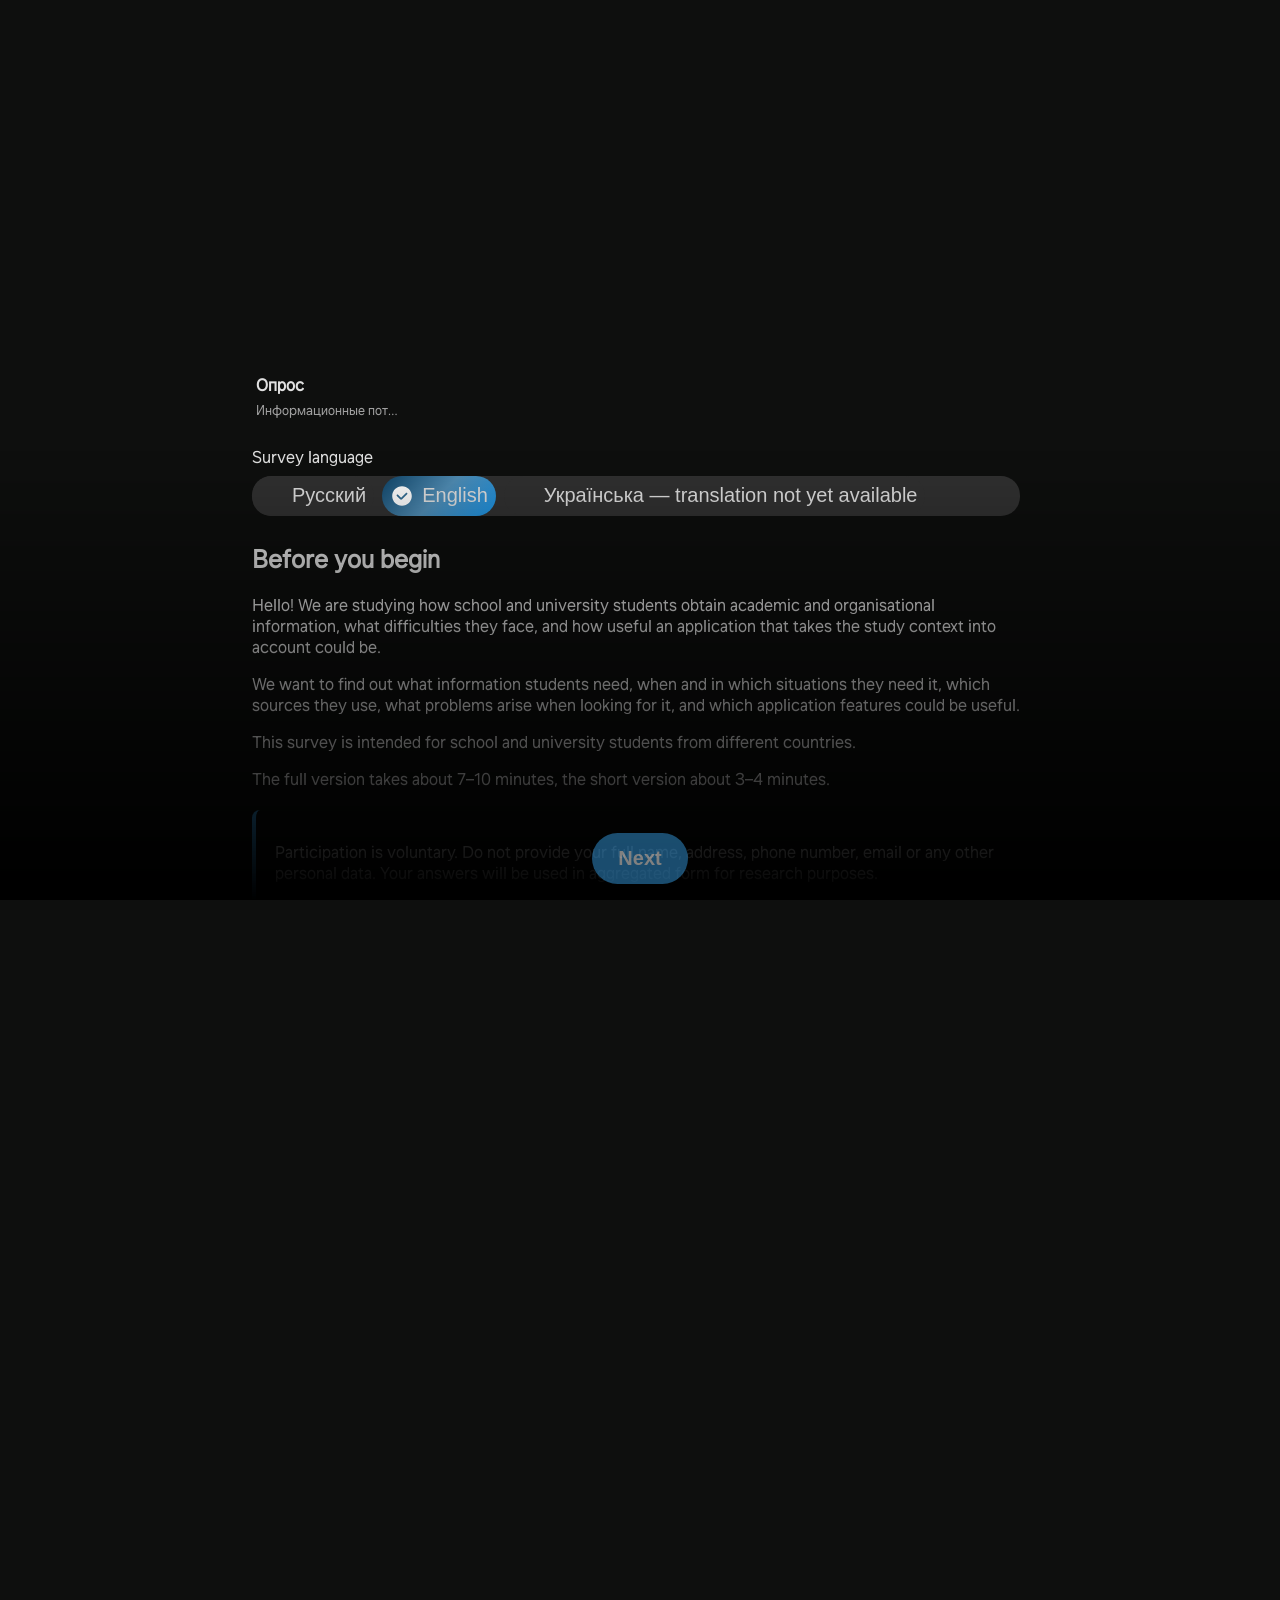
==== poll.html @ 8e4d42c7 "Added poll" ====
<!doctype html>
<html>
<head>
    <meta charset="utf-8">
    <meta name="viewport" content="width=device-width, initial-scale=1.0, viewport-fit=cover">
    <link rel="icon" href="icon.png">
    <title>Исследование информационных потребностей учащихся</title>
    <link rel="stylesheet" href="eelibs/import.css">
    <link rel="stylesheet" href="css/poll.css">
    <link rel="stylesheet" href="css/adaptivity/desktop.css">
    <link rel="stylesheet" href="css/adaptivity/mobile.css">
</head>
<body style="display: flex;">
    <div id="nav" class="">
        <button id="openmenu" onclick="openNavPanel()"><img src="img/ui/lines.svg"></button>
        <div id="navcontent"></div>
    </div>
    <div id="content" class="">
        <div class="page" id="settings"></div>
        <div class="page block" id="poll">
            <div class="pageContainer">
                <div class="pageContent">

                </div>
            </div>
        </div>
        <div class="page block" id="end">
            <div class="pageContainer">
                <div class="pageContent">
                    <!--button id="endReturnBtn" class="aBtn" onclick="changePage('poll')">
                        <img src="img/ui/back.svg"><span>Return</span>
                    </button-->
                </div>
            </div>
        </div>
        <div class="page block" id="about">
            <div class="pageContainer">
                <div class="pageContent">
                    <div class="linfoCard fullwidth" id="aboutAppCard">
                        <p id="aboutAppDescr">Приложение для отображения расписания уроков и звонков.</p>
                        <p id="aboutAppVersion"></p>
                    </div>
                    <div class="linfoCard fullwidth" id="aboutRuntimeCard">
                        <b>Информация о работе</b>
                        <div id="aboutRuntimeInfo" class="aboutRuntimeInfo"></div>
                    </div>

                    <div class="linfoCard fullwidth" id="updatesCard">
                        <b id="updatesTitle">Обновления</b>
                        <div class="lessonInfoData">
                            <label>
                                <span id="updateAutoCheckLabel">Проверять автоматически</span>
                                <input type="checkbox" id="updateAutoCheckToggle">
                            </label>
                        </div>
                        <p id="updateStatus"></p>
                    </div>

                    <div class="downBtns">
                        <div class="aBtn" id="checkUpdateBtn"><img src="img/ui/reload.svg"><p id="checkUpdateBtnText">Проверить обновления</p></div>
                        <a class="aBtn" href="https://github.com/EE-Apps/BellSchedule" target="_blank" id="aboutRepoLink"><img src="img/ui/file/open.svg">Исходный код на GitHub</a>
                    </div>
                </div>
            </div>
        </div>
        <div id="navdown" class="hidden"></div>
    </div>

    <div id="modal" class="modal"><div id="modalForuse"></div></div>

</body>
<script src="eelib-poll.js" type="module"></script>
<script src="js/translations.js"></script>
<script src="js/locales/ru.js"></script>
<script src="js/locales/en.js"></script>
<script src="js/locales/uk.js"></script>
<script src="eelibs/import.js" type="module"></script>
<script src="js/poll.js"></script>
</html>
---- eelibs/import.css ----
@import url(css/!.css);
@import url("css/pages.css");
@import url("css/nav.css");
@import url(css/settings.css);
@import url(css/mobile.css);
@import url(css/modal.css);
@import url(css/btnsList.css);
@import url(css/elements/!elements.css);
@import url(components/!components.css);
---- css/poll.css ----
:root {
    --des: calc(100% - var(--ds2))
}



#poll .page-header h3 {
    text-align: center;
}

.survey-header {
    width: var(--des);
}

.survey-question input[type="text"],
.survey-question textarea,
.survey-other-detail input {
    width: 100%;
    box-sizing: border-box;
    color: var(--text-pri);
    background: var(--bg-input);
    border: 1px solid var(--border-color);
    border-radius: var(--brs);
    padding: 0.8rem 0.9rem;
    font: inherit;
}

.survey-question input[type="text"]:focus-visible,
.survey-question textarea:focus-visible,
.survey-other-detail input:focus-visible {
    outline: 2px solid var(--focus-ring);
    outline-offset: 2px;
}

.survey-banner {
    width: calc(100% - 4 * var(--ds));
    padding: var(--dss) var(--ds);
    border-radius: var(--brc);
    border: 1px solid yellow;
    background: var(--bg-sec);
}

.survey-error,
.survey-field-error {
    border-color: var(--danger);
    color: var(--text-pri);
}

.survey-success {
    border-color: var(--c-success);
}

.survey-progress {
    width: calc(100% - var(--ds2));
    margin: 1.25rem 0;
}

.survey-progress-label {
    display: flex;
    justify-content: space-between;
    gap: 1rem;
    color: var(--text-sec);
    font-size: var(--text-size-small);
    margin-bottom: 0.45rem;
}

.survey-progress progress {
    width: 100%;
    appearance: none;
    overflow: hidden;
}

.survey-progress progress::-webkit-progress-bar {
    background: var(--bg-sec);
}

.survey-progress progress::-webkit-progress-value {
    background: var(--accent);
}

.survey-progress progress::-moz-progress-bar {
    background: var(--accent);
}

.survey-info-card {
    margin: 1.25rem 0;
    padding: 1rem 1.2rem;
    border-radius: var(--brs);
    background: var(--bg-base);
    border-left: 4px solid var(--accent);
}

.survey-info-card h3 {
    margin-top: 0;
}

.survey-required {
    color: var(--danger);
}

.survey-setting-group {
    margin: 0.65rem 0 0;
}

.survey-setting-option:has(input:disabled) {
    opacity: 0.55;
    cursor: not-allowed;
}

.survey-hint {
    display: block;
    margin-top: 0.55rem;
    line-height: 1.45;
    color: var(--text-sec);
}

.survey-other-detail {
    display: grid;
    gap: 0.4rem;
    margin: 0.75rem;
    color: var(--text-sec);
}

.survey-version-options .survey-setting-group {
    margin-top: 0.65rem;
}

.survey-actions {
    display: flex;
    flex-wrap: wrap;
    justify-content: space-between;
    gap: 0.75rem;
    margin-top: 1.5rem;
}

.survey-review {
    display: grid;
    grid-template-columns: minmax(8rem, 1fr) 2fr;
    gap: 0.75rem 1rem;
    margin: 1.5rem 0;
}

.survey-review dt {
    color: var(--text-sec);
}

.survey-review dd {
    margin: 0;
    font-weight: 600;
}

.survey-complete {
    text-align: center;
}

.survey-export-actions {
    justify-content: center;
}

@media (max-width: 640px) {

    .survey-actions {
        position: sticky;
        bottom: max(0.5rem, env(safe-area-inset-bottom));
        z-index: 1;
        padding: 0.5rem;
        border-radius: var(--brs);
        background: color-mix(in srgb, var(--bg-base) 92%, transparent);
    }

    .survey-actions .aBtn {
        flex: 1 1 40%;
    }

    .survey-review {
        grid-template-columns: 1fr;
        gap: 0.25rem;
    }

    .survey-review dd {
        margin-bottom: 0.75rem;
    }
}


#poll .pageContent {
    width: 100%;
    padding: 0.75rem 0.75rem calc(5rem + env(safe-area-inset-bottom));
    min-height: 100dvh;
}





.survey-panel {
    width: calc(100% - var(--ds2));
}

@media (min-width: 768px) {
    #poll .pageContainer {
        max-width: 800px;
        margin: 0 auto;
    }

    #nav {
        display: none;
    }
}




#survey-language-picker {
    width: 100%;
}
.survey-language-picker {
    display: flex;
    flex-direction: column;
}











#fixedBtns {
    position: absolute;
    bottom: var(--ds);
    left: var(--ds);
    right: var(--ds);
    margin: 0 auto;
    z-index: 99999;

    display: flex;
    align-items: center;
    justify-content: center;
    gap: var(--ds);

    &.active {
        bottom: var(--ds);
        transition: background 0.3s ease, color 0.3s ease, transform 0.3s ease, box-shadow 0.3s ease, opacity 0.3s ease;

        .aBtn:not(.sec) {
            opacity: 1;
        }
    }
    &:not(.active) {
        bottom: -3.2rem;
        bottom: var(--ds);

        .aBtn:not(.sec) {
            opacity: 0.5;
        }
    }
}






#end {
    .page-header {
        min-height: 100dvh;
    }

    .page-header-btns {
        display: none;
    }

    .pageContent {
        padding: 0;
        margin: 0;
        position: absolute;
        left: 0;
        right: 0;
        top: 0;
        bottom: 0;
        background: none;
    }

    #endReturnBtn {
        position: absolute;
        bottom: var(--ds2);
        left: 0;
        right: 0;
        width: max-content;
        min-width: 125px;
        z-index: 99999;
        margin: 0 auto;
    }
}
---- css/adaptivity/desktop.css ----
@media(min-width: 650px) {
    .nowCardsContainer {
        grid-template-columns: 1fr 1fr;
        grid-template-rows: auto auto auto auto;
    }

    #lessonsList {
        grid-template-columns: repeat(auto-fit, minmax(300px, 1fr));
    }

    #nextLessonsNowCard {
        grid-column: 1;
        grid-row: 1 / -1;
    }

    #notesNowCard {
        grid-column: 2;
    }
}
---- css/adaptivity/mobile.css ----
@media (max-width: 768px) {
    #breakCard {
        display: none;
    }
}
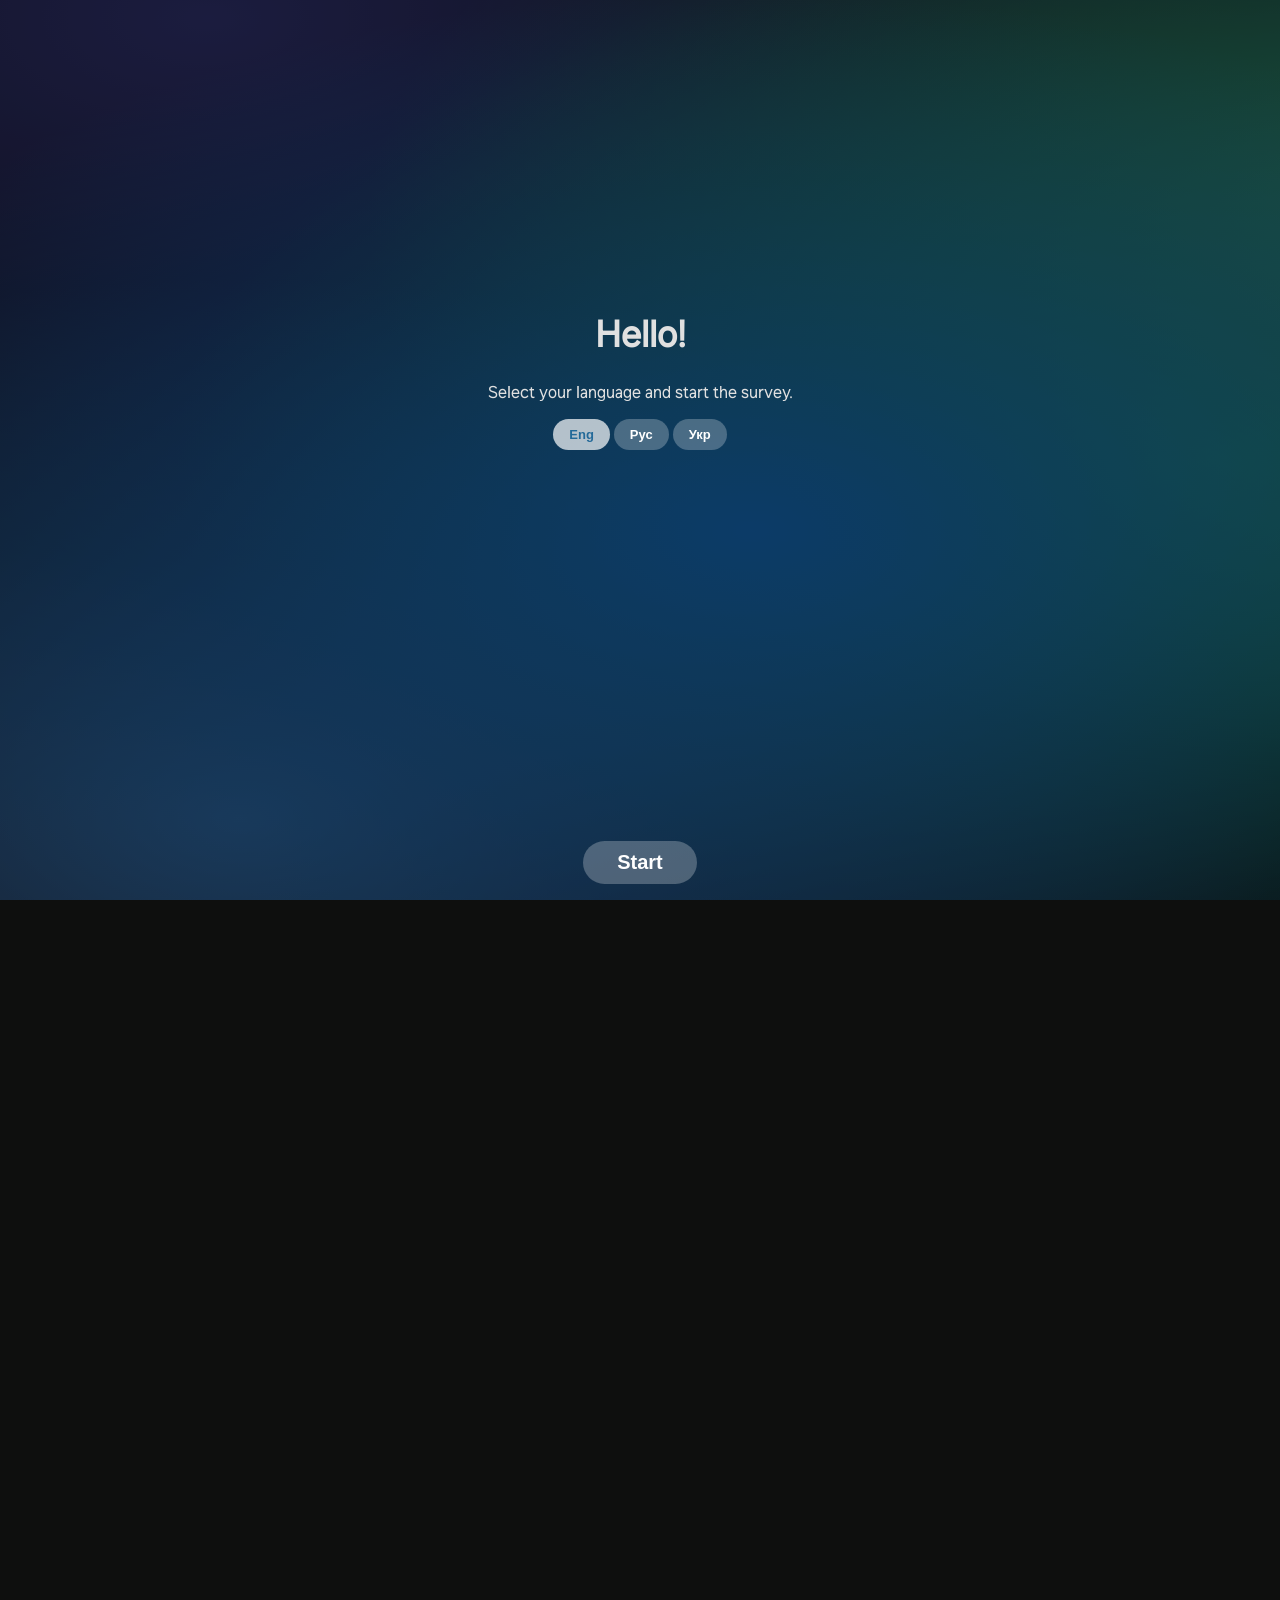
==== commit 3668439e: "Updated poll" ====
--- a/poll.html
+++ b/poll.html
@@ -30,6 +30,56 @@
                     <!--button id="endReturnBtn" class="aBtn" onclick="changePage('poll')">
                         <img src="img/ui/back.svg"><span>Return</span>
                     </button-->
+                    <div style="
+                        position: absolute;
+                        z-index: 0;
+                        bottom: 0;
+                        top: 0;
+                        left: 0;
+                        right: 0;
+                        width: 100%;
+                        height: 100%;
+                        object-fit: cover;
+                        width: 100%;
+                        align-items: center;
+                    ">
+                        <svg xmlns="http://www.w3.org/2000/svg" viewBox="0 0 1920 1080" style="
+                            min-width: 100dvw;
+                            min-height: 100dvh;
+                            position: absolute;
+                            left: -50%;
+                            filter: brightness(50%);">
+                            <defs>
+                                <radialGradient id="s-0" gradientUnits="objectBoundingBox" x1="0" y1="0" x2="100" y2="100">
+                                    <stop offset="0" stop-color="hsla(209,80%,45%,1)"></stop>
+                                    <stop offset="1" stop-color="hsla(209,80%,45%,0)" stop-opacity="0"></stop>
+                                </radialGradient>
+                                <radialGradient id="s-1" gradientUnits="objectBoundingBox" x1="0" y1="0" x2="100" y2="100">
+                                    <stop offset="0" stop-color="hsla(164,50%,40%,1)"></stop>
+                                    <stop offset="1" stop-color="hsla(164,50%,40%,0)" stop-opacity="0"></stop>
+                                </radialGradient>
+                                <radialGradient id="s-2" gradientUnits="objectBoundingBox" x1="0" y1="0" x2="100" y2="100">
+                                    <stop offset="0" stop-color="hsla(211,50%,45%,1)"></stop>
+                                    <stop offset="1" stop-color="hsla(211,50%,45%,0)" stop-opacity="0"></stop>
+                                </radialGradient>
+                                <radialGradient id="s-3" gradientUnits="objectBoundingBox" x1="0" y1="0" x2="100" y2="100">
+                                    <stop offset="0" stop-color="hsla(142,70%,40%,1)"></stop>
+                                    <stop offset="1" stop-color="hsla(142,70%,40%,0)" stop-opacity="0"></stop>
+                                </radialGradient>
+                                <radialGradient id="s-4" gradientUnits="objectBoundingBox" x1="0" y1="0" x2="100" y2="100">
+                                    <stop offset="0" stop-color="hsla(238,40%,35%,1)"></stop>
+                                    <stop offset="1" stop-color="hsla(238,40%,35%,0)" stop-opacity="0"></stop>
+                                </radialGradient>
+                            </defs>
+                            <!-- Глубокий темный фон вместо неоново-фиолетового -->
+                            <rect fill="hsla(240, 25%, 10%, 1)" width="100%" height="100%"></rect>
+                            <ellipse cx="13%" cy="2%" ry="60%" rx="65%" fill="url(#s-4)"></ellipse>
+                            <ellipse cx="76%" cy="51%" ry="60%" rx="65%" fill="url(#s-3)"></ellipse>
+                            <ellipse cx="15%" cy="91%" ry="60%" rx="65%" fill="url(#s-2)"></ellipse>
+                            <ellipse cx="88%" cy="25%" ry="60%" rx="65%" fill="url(#s-1)"></ellipse>
+                            <ellipse cx="47%" cy="59%" ry="60%" rx="65%" fill="url(#s-0)"></ellipse>
+                        </svg>
+                    </div>
                 </div>
             </div>
         </div>
@@ -67,6 +117,68 @@
     </div>
 
     <div id="modal" class="modal"><div id="modalForuse"></div></div>
+    <div id="welcome" class="active">
+        <div style="
+            position: absolute;
+            z-index: 0;
+            bottom: 0;
+            top: 0;
+            left: 0;
+            right: 0;
+            width: 100dvw;
+            height: 100dvh;
+            overflow: hidden;
+            object-fit: cover;
+            align-items: center;
+        ">
+            <svg xmlns="http://www.w3.org/2000/svg" viewBox="0 0 1920 1080" style="
+                min-width: 100dvw;
+                min-height: 100dvh;
+                position: absolute;
+                left: 0;
+                filter: brightness(50%);">
+                <defs>
+                    <radialGradient id="s-0" gradientUnits="objectBoundingBox" x1="0" y1="0" x2="100" y2="100">
+                        <stop offset="0" stop-color="hsla(209,80%,45%,1)"></stop>
+                        <stop offset="1" stop-color="hsla(209,80%,45%,0)" stop-opacity="0"></stop>
+                    </radialGradient>
+                    <radialGradient id="s-1" gradientUnits="objectBoundingBox" x1="0" y1="0" x2="100" y2="100">
+                        <stop offset="0" stop-color="hsla(164,50%,40%,1)"></stop>
+                        <stop offset="1" stop-color="hsla(164,50%,40%,0)" stop-opacity="0"></stop>
+                    </radialGradient>
+                    <radialGradient id="s-2" gradientUnits="objectBoundingBox" x1="0" y1="0" x2="100" y2="100">
+                        <stop offset="0" stop-color="hsla(211,50%,45%,1)"></stop>
+                        <stop offset="1" stop-color="hsla(211,50%,45%,0)" stop-opacity="0"></stop>
+                    </radialGradient>
+                    <radialGradient id="s-3" gradientUnits="objectBoundingBox" x1="0" y1="0" x2="100" y2="100">
+                        <stop offset="0" stop-color="hsla(142,70%,40%,1)"></stop>
+                        <stop offset="1" stop-color="hsla(142,70%,40%,0)" stop-opacity="0"></stop>
+                    </radialGradient>
+                    <radialGradient id="s-4" gradientUnits="objectBoundingBox" x1="0" y1="0" x2="100" y2="100">
+                        <stop offset="0" stop-color="hsla(238,40%,35%,1)"></stop>
+                        <stop offset="1" stop-color="hsla(238,40%,35%,0)" stop-opacity="0"></stop>
+                    </radialGradient>
+                </defs>
+                <!-- Глубокий темный фон вместо неоново-фиолетового -->
+                <rect fill="hsla(240, 25%, 10%, 1)" width="100%" height="100%"></rect>
+                <ellipse cx="13%" cy="2%" ry="60%" rx="65%" fill="url(#s-4)"></ellipse>
+                <ellipse cx="76%" cy="51%" ry="60%" rx="65%" fill="url(#s-3)"></ellipse>
+                <ellipse cx="15%" cy="91%" ry="60%" rx="65%" fill="url(#s-2)"></ellipse>
+                <ellipse cx="88%" cy="25%" ry="60%" rx="65%" fill="url(#s-1)"></ellipse>
+                <ellipse cx="47%" cy="59%" ry="60%" rx="65%" fill="url(#s-0)"></ellipse>
+            </svg>
+        </div>
+        <div id="welcomeText">
+            <h1>Hello!</h1>
+            <p>description</p>
+            <div id="welcomeLang">
+                <button id="welcomeLang-en" class="aBtn trBtn" data-lang="en">Eng</button>
+                <button id="welcomeLang-ru" class="aBtn trBtn" data-lang="ru">Рус</button>
+                <button id="welcomeLang-uk" class="aBtn trBtn" data-lang="uk">Укр</button>
+            </div>
+        </div>
+        <button id="welcomeBtn" class="aBtn trBtn" onclick="document.getElementById('welcome').classList.remove('active')">Start</button>
+    </div>
 
 </body>
 <script src="eelib-poll.js" type="module"></script>
--- a/css/poll.css
+++ b/css/poll.css
@@ -202,10 +202,10 @@
         max-width: 800px;
         margin: 0 auto;
     }
-
-    #nav {
-        display: none;
-    }
+}
+
+#nav {
+    display: none;
 }
 
 
@@ -217,6 +217,16 @@
 .survey-language-picker {
     display: flex;
     flex-direction: column;
+}
+
+.survey-question {
+    border: none;
+    padding: 0;
+    margin: 0;
+}
+
+legend {
+    margin-top: var(--ds);
 }
 
 
@@ -235,12 +245,15 @@
     left: var(--ds);
     right: var(--ds);
     margin: 0 auto;
-    z-index: 99999;
+    z-index: 25;
 
     display: flex;
     align-items: center;
     justify-content: center;
     gap: var(--ds);
+    
+    display: grid;
+    grid-template-columns: 1fr 1fr;
 
     &.active {
         bottom: var(--ds);
@@ -258,6 +271,29 @@
             opacity: 0.5;
         }
     }
+
+    .aBtn {
+        width: 1fr;
+
+        &:first-child:nth-last-child(1) {
+            grid-column: 1 / -1;
+        }
+    }
+}
+
+
+
+button.aBtn.trBtn {
+    background-color: #ffffff40;
+    padding: var(--dss) var(--ds2);
+
+    &:hover {
+        background-color: #ffffff80;
+    }
+    &:active, &.active {
+        background-color: #ffffffb0;
+        color: var(--accent-active);
+    }
 }
 
 
@@ -268,6 +304,9 @@
 #end {
     .page-header {
         min-height: 100dvh;
+        background: none;
+        z-index: 10;
+        text-align: center;
     }
 
     .page-header-btns {
@@ -283,6 +322,7 @@
         top: 0;
         bottom: 0;
         background: none;
+        overflow: hidden;
     }
 
     #endReturnBtn {
@@ -295,4 +335,51 @@
         z-index: 99999;
         margin: 0 auto;
     }
+}
+
+
+
+#welcome {
+    position: absolute;
+    left: 0;
+    right: 0;
+    top: 0;
+    height: 100%;
+    z-index: 50;
+
+    transition: top 0.75s ease-out, opacity 0.5s ease-out, transform 0.5s ease-out;
+
+    &:not(.active) {
+        top: -125%;
+        opacity: 0;
+        transform: scale(1.25);
+    }
+
+    #welcomeBtn {
+        position: absolute;
+        bottom: var(--ds);
+        left: 0;
+        right: 0;
+        margin: 0 auto;
+        width: max-content;
+    }
+
+    #welcomeText {
+        position: absolute;
+        bottom: 50dvh;
+        width: 100dvw;
+
+        text-align: center;
+
+        #welcomeLang {
+            width: max-content;
+            margin: 0 auto;
+
+            button {
+                border: none;
+                font-size: small;
+                padding: var(--dss) var(--ds);
+            }
+        }
+    }
 }
